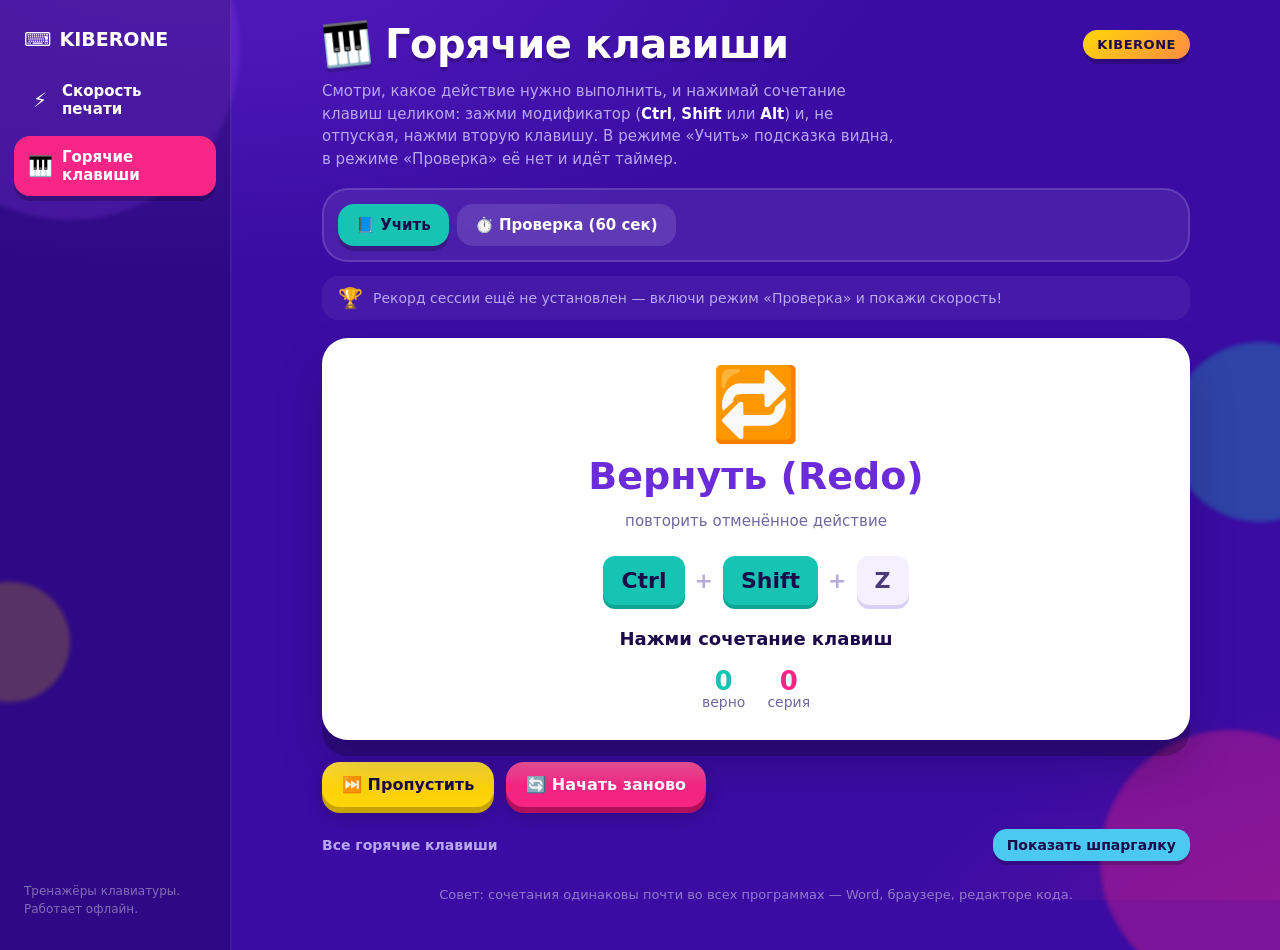
==== hotkeys.html @ 1d14d55c "1.3 Add styles and typing functionality for keyboard training application" ====
<!DOCTYPE html>
<html lang="ru">
<head>
<meta charset="utf-8">
<meta name="viewport" content="width=device-width, initial-scale=1, viewport-fit=cover">
<title>🎹 Горячие клавиши — KIBERONE</title>
<link rel="stylesheet" href="styles.css">
</head>
<body class="page-hotkeys">
<canvas id="confetti"></canvas>
<div class="blob b1"></div><div class="blob b2"></div><div class="blob b3"></div><div class="blob b4"></div>

<div class="app">
<aside class="side">
  <div class="side-brand"><span>⌨️</span> KIBERONE</div>
  <a class="nav-item" href="typing-trainer.html"><span class="ic">⚡</span> Скорость печати</a>
  <a class="nav-item active" href="hotkeys.html"><span class="ic">🎹</span> Горячие клавиши</a>
  <div class="side-foot">Тренажёры клавиатуры.<br>Работает офлайн.</div>
</aside>

<div class="wrap">
  <header>
    <h1><span class="kbd">🎹</span> Горячие клавиши</h1>
    <div class="brand">KIBERONE</div>
  </header>
  <p class="lead">Смотри, какое действие нужно выполнить, и нажимай сочетание клавиш целиком: зажми модификатор (<b>Ctrl</b>, <b>Shift</b> или <b>Alt</b>) и, не отпуская, нажми вторую клавишу. В режиме «Учить» подсказка видна, в режиме «Проверка» её нет и идёт таймер.</p>

  <div class="panel">
    <div class="modes" role="group" aria-label="Режим">
      <button class="mode teal" id="mLearn" aria-pressed="true">📘 Учить</button>
      <button class="mode orange" id="mTest" aria-pressed="false">⏱️ Проверка (60 сек)</button>
    </div>
    <div class="spacer"></div>
    <div class="clock hidden" id="clock"><b id="time">1:00</b><span>осталось</span></div>
  </div>

  <div class="record" id="recordLine"></div>

  <div class="stage" id="stage">
    <div class="live" id="live">
      <div class="task-emoji" id="taskEmoji">📋</div>
      <h2 class="task-name" id="taskName">Копировать</h2>
      <p class="task-desc" id="taskDesc">скопировать выделённое</p>
      <div class="caps" id="caps"></div>
      <div class="feedback" id="feedback">Нажми сочетание клавиш</div>
      <div class="counters">
        <div class="t"><b id="cCorrect">0</b><span>верно</span></div>
        <div class="p"><b id="cStreak">0</b><span>серия</span></div>
      </div>
    </div>

    <div class="results" id="results">
      <h2 id="resTitle">Готово!</h2>
      <p class="rank" id="rank"></p>
      <div class="scores">
        <div class="score t"><b id="rSpeed">0</b><span>сочетаний в минуту</span></div>
        <div class="score p"><b id="rAcc">0%</b><span>точность</span></div>
      </div>
      <p class="rec-note" id="recNote"></p>
    </div>
  </div>

  <div class="actions">
    <button class="btn yellow" id="skip">⏭️ Пропустить</button>
    <button class="btn pink" id="restart">🔄 Начать заново</button>
  </div>

  <div class="cheat">
    <div class="cheat-head">
      <span class="t">Все горячие клавиши</span>
      <button class="toggle blue" id="cheatToggle" aria-pressed="false">Показать шпаргалку</button>
    </div>
    <div class="cheat-grid" id="cheatGrid"></div>
  </div>

  <footer>Совет: сочетания одинаковы почти во всех программах — Word, браузере, редакторе кода.</footer>
</div>
</div>

<script src="common.js"></script>
<script src="hotkeys.js"></script>
</body>
</html>
---- styles.css ----
/* ========================================================================
   KIBERONE — тренажёры клавиатуры. Единый файл стилей для всех страниц.
   Общие компоненты — без префикса. Различия страниц заскоуплены классами
   body.page-typing и body.page-hotkeys (класс проставлен в <body>).

   Цвет кнопки задаётся классом-модификатором:
   .teal .pink .yellow .orange .violet .blue .ghost
   Он работает и для .btn, и для .toggle, и для .mode / .nav-item.
   ======================================================================== */


/* ---------- палитра ---------- */
:root{
    --violet:#6C2BD9;
    --deep:#3A0CA3;
    --teal:#17C3B2;
    --pink:#F72585;
    --yellow:#FFD60A;
    --orange:#FF8C42;
    --blue:#4CC9F0;
    --ink:#1B0A4A;
    --paper:#FFFFFF;
    --muted:#B9A7F0;
    --soft:#6E67A0;          /* приглушённый текст на белом */
    --lilac:#F4F0FF;         /* светлые плашки на белом */
    --radius:26px;
    --press:0 6px 0 rgba(0,0,0,.25);
  }


/* ---------- база ---------- */
*{box-sizing:border-box}
html,body{margin:0;padding:0}
body{
    min-height:100vh;
    background:
      radial-gradient(1200px 600px at 15% -10%, rgba(108,43,217,.55), transparent 60%),
      radial-gradient(900px 500px at 110% 110%, rgba(247,37,133,.22), transparent 60%),
      var(--deep);
    background-attachment:fixed;
    color:var(--paper);
    font-family:"Trebuchet MS","Segoe UI",Verdana,system-ui,sans-serif;
    overflow-x:hidden;
  }
button{font-family:inherit;cursor:pointer;border:none}
.spacer{flex:1 1 40px}
#confetti{position:fixed;inset:0;pointer-events:none;z-index:50}

/* декоративные круги */
.blob{position:fixed;border-radius:50%;filter:blur(2px);opacity:.5;z-index:0;pointer-events:none;animation:float 14s ease-in-out infinite}
.b1{width:340px;height:340px;background:var(--violet);top:-120px;left:-100px}
.b2{width:260px;height:260px;background:var(--pink);bottom:-90px;right:-80px;opacity:.35;animation-delay:-4s}
.b3{width:180px;height:180px;background:var(--teal);top:38%;right:-70px;opacity:.3;animation-delay:-8s}
.b4{width:120px;height:120px;background:var(--yellow);bottom:22%;left:-50px;opacity:.25;animation-delay:-11s}


/* ---------- раскладка и боковое меню ---------- */
.app{display:flex;align-items:flex-start;position:relative;z-index:1}
.side{
    position:sticky;top:0;align-self:stretch;
    width:232px;flex:0 0 232px;min-height:100vh;
    background:rgba(0,0,0,.18);
    border-right:2px solid rgba(255,255,255,.08);
    padding:22px 14px;display:flex;flex-direction:column;gap:6px;
  }
.side-brand{font-size:19px;font-weight:bold;padding:6px 10px 14px;display:flex;align-items:center;gap:8px}
.nav-item{
    display:flex;align-items:center;gap:10px;
    padding:12px 14px;border-radius:16px;
    color:#fff;text-decoration:none;font-weight:bold;font-size:15px;
    transition:background .15s ease, transform .1s ease;
  }
.nav-item:hover{background:rgba(255,255,255,.10);transform:translateX(2px)}
.nav-item:focus-visible{outline:3px solid var(--yellow);outline-offset:2px}
.nav-item .ic{font-size:20px;width:24px;text-align:center;flex:0 0 24px}
.nav-item.active{box-shadow:0 5px 0 rgba(0,0,0,.22)}
.page-typing .nav-item.active{background:var(--teal);color:var(--ink)}
.page-hotkeys .nav-item.active{background:var(--pink);color:#fff}
.side-foot{margin-top:auto;font-size:12px;color:rgba(255,255,255,.4);padding:10px;line-height:1.5}

.wrap{flex:1 1 auto;min-width:0;max-width:900px;margin:0 auto;padding:22px 16px 48px}

@media (max-width:860px) {
  .app{flex-direction:column;align-items:stretch}
  .side{
      position:static;width:auto;flex:none;min-height:0;
      flex-direction:row;overflow-x:auto;gap:8px;
      border-right:none;border-bottom:2px solid rgba(255,255,255,.08);
      padding:12px;
    }
  .side-brand, .side-foot{display:none}
  .nav-item{white-space:nowrap;padding:10px 14px}
  .nav-item:hover{transform:none}
}


/* ---------- шапка ---------- */
header{display:flex;flex-wrap:wrap;align-items:center;gap:12px;margin-bottom:18px}
.page-hotkeys header{margin-bottom:14px}
h1{
    font-size:clamp(24px,5vw,40px);
    margin:0;line-height:1.1;letter-spacing:-.5px;
    text-shadow:0 4px 0 rgba(0,0,0,.18);
  }
h1 .kbd{display:inline-block;transform:rotate(-6deg);transition:transform .3s ease}
h1:hover .kbd{transform:rotate(6deg) scale(1.1)}
.brand{
    margin-left:auto;
    background:linear-gradient(135deg,var(--yellow),var(--orange));color:var(--ink);
    font-weight:bold;font-size:13px;letter-spacing:.04em;
    padding:7px 14px;border-radius:999px;
    box-shadow:0 5px 0 rgba(0,0,0,.2);
  }
.lead{margin:0 0 18px;color:var(--muted);font-size:15px;line-height:1.5;max-width:60ch}
.lead b{color:#fff}


/* ---------- панель с переключателями и часами ---------- */
.panel{
    background:rgba(255,255,255,.08);
    border:2px solid rgba(255,255,255,.14);
    border-radius:var(--radius);
    padding:14px;
    display:flex;flex-wrap:wrap;gap:10px;align-items:center;
    margin-bottom:16px;
    backdrop-filter:blur(4px);
  }
.panel-title{font-size:14px;font-weight:bold;color:var(--muted);padding:0 6px}
.modes{display:flex;gap:8px;flex-wrap:wrap}
.clock{
    display:flex;align-items:baseline;gap:6px;
    background:var(--ink);border-radius:16px;padding:8px 16px;
    box-shadow:inset 0 0 0 2px rgba(255,255,255,.12);
  }
.clock.hidden{display:none}
.clock b{font-size:26px;font-variant-numeric:tabular-nums;color:var(--yellow)}
.clock.low b{color:var(--pink);animation:pulse .5s ease-in-out infinite alternate}
.clock span{font-size:13px;color:var(--muted)}


/* ---------- кнопки ----------
   .btn    — крупные «объёмные» кнопки действий
   .mode   — переключатель режима (цвет включается, когда aria-pressed="true")
   .toggle — маленькие кнопки «показать / скрыть» */
.btn{
    --c:var(--teal); --fg:var(--ink); --edge:#0E8C80;
    display:inline-flex;align-items:center;gap:8px;
    border-radius:18px;padding:13px 20px;font-size:16px;font-weight:bold;
    background:linear-gradient(180deg, rgba(255,255,255,.22), rgba(255,255,255,0) 55%), var(--c);
    color:var(--fg);
    box-shadow:0 6px 0 var(--edge), 0 10px 18px rgba(0,0,0,.18);
    transition:transform .1s ease, box-shadow .1s ease, filter .15s ease;
  }
.btn:hover{transform:translateY(-2px);filter:brightness(1.07);box-shadow:0 8px 0 var(--edge), 0 14px 22px rgba(0,0,0,.22)}
.btn:active{transform:translateY(4px);box-shadow:0 2px 0 var(--edge), 0 4px 8px rgba(0,0,0,.18)}

.mode{
    --c:var(--teal); --fg:var(--ink);
    background:rgba(255,255,255,.12);color:#fff;
    border:2px solid transparent;
    border-radius:16px;padding:10px 16px;font-size:15px;font-weight:bold;
    transition:transform .12s ease, background .2s ease, border-color .2s ease;
  }
.mode:hover{transform:translateY(-2px);border-color:var(--c)}
.mode[aria-pressed="true"]{background:var(--c);color:var(--fg);box-shadow:0 5px 0 rgba(0,0,0,.22)}

.toggle{
    --c:var(--violet); --fg:#fff;
    margin-left:auto;
    background:var(--c);color:var(--fg);
    border-radius:14px;padding:8px 14px;font-size:14px;font-weight:bold;
    box-shadow:0 4px 0 rgba(0,0,0,.18);
    transition:transform .1s ease, filter .15s ease;
  }
.toggle:hover{filter:brightness(1.08);transform:translateY(-1px)}
.toggle:active{transform:translateY(3px);box-shadow:0 1px 0 rgba(0,0,0,.18)}
.toggle[aria-pressed="true"]{box-shadow:inset 0 0 0 3px rgba(255,255,255,.55), 0 4px 0 rgba(0,0,0,.18)}

/* цвета-модификаторы */
.teal  {--c:var(--teal);   --fg:var(--ink); --edge:#0E8C80}
.pink  {--c:var(--pink);   --fg:#fff;       --edge:#B0105C}
.yellow{--c:var(--yellow); --fg:var(--ink); --edge:#C9A500}
.orange{--c:var(--orange); --fg:var(--ink); --edge:#C9601E}
.violet{--c:var(--violet); --fg:#fff;       --edge:#43158F}
.blue  {--c:var(--blue);   --fg:var(--ink); --edge:#1E95BA}
.btn.ghost{
    background:rgba(255,255,255,.14);color:#fff;
    box-shadow:none;border:2px solid rgba(255,255,255,.25);
  }

.btn:focus-visible, .mode:focus-visible, .toggle:focus-visible, label.btn:focus-within{
    outline:3px solid var(--yellow);outline-offset:3px;
  }
.actions{display:flex;flex-wrap:wrap;gap:12px;margin-top:22px}


/* ---------- белая карточка задания ---------- */
.stage{
    position:relative;
    background:var(--paper);color:var(--ink);
    border-radius:var(--radius);
    padding:26px 22px;
    box-shadow:0 16px 0 rgba(0,0,0,.22), 0 24px 48px rgba(0,0,0,.18);
    min-height:230px;
  }
.shake{animation:shake .18s}


/* ---------- строка рекорда сессии ---------- */
.record{
    margin:-4px 0 16px;font-size:14px;color:var(--muted);
    background:rgba(255,255,255,.06);border-radius:14px;padding:11px 15px;
    display:flex;align-items:center;gap:8px;flex-wrap:wrap;
  }
.record b{color:var(--yellow);font-variant-numeric:tabular-nums}


/* ---------- результаты ---------- */
.results{display:none;text-align:center}
.results.show{animation:rise .4s ease}
.results.burst h2{animation:burst .55s cubic-bezier(.2,1.4,.4,1)}
.results h2{margin:0 0 4px;font-size:clamp(22px,4vw,30px);color:var(--violet)}
.results .rank{margin:0 0 18px;color:var(--soft);font-size:15px;line-height:1.45}
.scores{display:flex;flex-wrap:wrap;gap:14px;justify-content:center;width:100%}
.score{
    flex:1 1 150px;min-width:140px;
    background:var(--lilac);border-radius:22px;padding:18px 12px;
    border-bottom:5px solid #E2D8FF;
    animation:rise .45s ease both;
  }
.score:nth-child(2){animation-delay:.08s}
.score:nth-child(3){animation-delay:.16s}
.score b{display:block;font-size:clamp(34px,7vw,46px);line-height:1;color:var(--violet);font-variant-numeric:tabular-nums}
.score span{display:block;margin-top:6px;font-size:13px;color:var(--soft)}
.score.t b{color:var(--teal)}
.score.p b{color:var(--pink)}
.rec-note{margin:14px 0 0;font-weight:bold;color:var(--pink);font-size:16px;min-height:1.2em}

footer{margin-top:26px;font-size:13px;color:rgba(255,255,255,.45);text-align:center}
.pop{animation:pop .28s ease}


/* ---------- анимации ---------- */
@keyframes glow{
    0%,100%{box-shadow:0 0 0 3px rgba(255,214,10,.45)}
    50%{box-shadow:0 0 0 6px rgba(255,214,10,.18)}
  }
@keyframes rise{from{opacity:0;transform:translateY(18px)}to{opacity:1;transform:translateY(0)}}
@keyframes burst{0%{transform:scale(.4);opacity:0}55%{transform:scale(1.18)}100%{transform:scale(1);opacity:1}}
@keyframes shake{25%{transform:translateX(-4px)}75%{transform:translateX(4px)}}
@keyframes pop{0%{transform:scale(1)}45%{transform:scale(1.35)}100%{transform:scale(1)}}
@keyframes flok{0%{background:#fff}40%{background:#DBFFF5}100%{background:#fff}}
@keyframes pulse{from{opacity:1}to{opacity:.55}}
@keyframes float{0%,100%{transform:translate(0,0)}50%{transform:translate(14px,-18px)}}


/* ========================================================================
   Страница «Скорость печати»
   ======================================================================== */

/* полоса оставшегося времени */
.page-typing .bar{height:10px;border-radius:999px;background:rgba(0,0,0,.3);overflow:hidden;margin-bottom:16px}
.page-typing .bar i{display:block;height:100%;width:100%;background:linear-gradient(90deg,var(--teal),var(--blue),var(--yellow));transition:width .25s linear}
.page-typing .bar.low i{background:linear-gradient(90deg,var(--pink),var(--orange),var(--yellow))}

/* текст для набора */
.page-typing .text{
    font-family:"Courier New",Consolas,"DejaVu Sans Mono",monospace;
    font-size:clamp(19px,2.6vw,25px);
    line-height:1.85;
    letter-spacing:.4px;
    white-space:pre-wrap;word-break:break-word;
    max-height:44vh;overflow-y:auto;
    padding-right:6px;
  }
.page-typing .text span{border-radius:5px;padding:1px 0}
.page-typing .text .done{color:var(--teal)}
.page-typing .text .todo{color:#8C86A8}
.page-typing .text .cur{background:var(--yellow);color:var(--ink);box-shadow:0 0 0 3px rgba(255,214,10,.45);border-radius:5px;animation:glow 1.3s ease-in-out infinite}
.page-typing .text .cur.wrong{background:var(--pink);color:#fff;box-shadow:0 0 0 3px rgba(247,37,133,.35);animation:none}
.page-typing .text .cur.space, .page-typing .text .done.space{border-bottom:3px solid currentColor}

.page-typing .capture{position:absolute;opacity:0;width:1px;height:1px;left:-9999px}
.page-typing .hint{margin-top:16px;font-size:14px;color:var(--soft);display:flex;flex-wrap:wrap;gap:8px;align-items:center}
.page-typing .hint kbd{background:#EEE9FF;border-radius:6px;padding:2px 7px;font-family:inherit;font-weight:bold;color:var(--violet)}

/* заставка «Нажми сюда» поверх карточки */
.page-typing .tapme{
    position:absolute;inset:0;border-radius:var(--radius);
    background:rgba(255,255,255,.86);backdrop-filter:blur(2px);
    display:flex;flex-direction:column;align-items:center;justify-content:center;gap:10px;
    color:var(--violet);font-weight:bold;font-size:18px;text-align:center;padding:20px;
    cursor:text;
  }
.page-typing .tapme small{font-weight:normal;color:var(--soft);font-size:14px;max-width:36ch}
.page-typing .tapme.hidden{display:none}

/* загрузка своих текстов */
.page-typing .filerow{margin-top:16px;display:flex;flex-wrap:wrap;gap:10px;align-items:center;font-size:14px;color:var(--muted)}
.page-typing label.btn{cursor:pointer}
.page-typing input[type=file]{display:none}

/* результаты */
.page-typing .results{padding:8px 0 4px}
.page-typing .results.show{display:block}
.page-typing .stage.finished .text, .page-typing .stage.finished .hint{display:none}

/* всплывающие сообщения: плашка внизу экрана, НЕ перекрывает набираемый текст */
.page-typing .toast{
    position:fixed;bottom:24px;left:50%;transform:translateX(-50%) translateY(14px);
    background:var(--violet);color:#fff;font-weight:bold;font-size:16px;
    padding:11px 22px;border-radius:999px;box-shadow:0 10px 26px rgba(0,0,0,.35);
    opacity:0;pointer-events:none;transition:opacity .25s ease, transform .25s ease;
    z-index:60;white-space:nowrap;max-width:92vw;overflow:hidden;text-overflow:ellipsis;
  }
.page-typing .toast.show{opacity:1;transform:translateX(-50%) translateY(0)}
.page-typing .toast.teal{background:var(--teal);color:var(--ink)}
.page-typing .toast.pink{background:var(--pink);color:#fff}
.page-typing .toast.yellow{background:var(--yellow);color:var(--ink)}

/* серия без ошибок */
.page-typing .streak{margin-top:14px;font-size:14px;color:var(--soft);display:flex;align-items:center;gap:8px}
.page-typing .streak b{color:var(--pink);font-variant-numeric:tabular-nums;font-size:16px}
.page-typing .streak.hot b{color:var(--violet)}
.page-typing .streak.hot::after{content:"🔥"}

/* схема клавиатуры */
.page-typing .kbwrap{margin-top:18px;border-top:2px dashed #E5DEFA;padding-top:14px}
.page-typing .kbhead{display:flex;align-items:center;gap:10px;flex-wrap:wrap;margin-bottom:10px}
.page-typing .kbhead .kbtitle{font-size:14px;color:var(--soft);font-weight:bold}
.page-typing .keyboard{display:none;user-select:none}
.page-typing .keyboard.show{display:block;animation:rise .25s ease}
.page-typing .krow{display:flex;gap:5px;justify-content:center;margin-bottom:5px}
.page-typing .key{
    flex:1 1 0;min-width:0;
    background:var(--lilac);color:#5B4B8A;
    border-radius:9px;padding:9px 2px;text-align:center;
    font-size:clamp(11px,1.7vw,15px);font-weight:bold;
    box-shadow:0 2px 0 #DAD0F5;transition:background .12s ease, transform .08s ease, color .12s ease;
  }
.page-typing .key.wide{flex:2 1 0}
.page-typing .key.space{flex:6 1 0}
/* подсветка нужной клавиши, цвет по руке */
.page-typing .key.hl{transform:translateY(1px);box-shadow:0 1px 0 rgba(0,0,0,.2)}
.page-typing .key.hl.left{background:var(--teal);color:var(--ink)}
.page-typing .key.hl.right{background:var(--pink);color:#fff}
.page-typing .key.hl.thumb{background:var(--yellow);color:var(--ink)}
.page-typing .kbhint{margin-top:8px;font-size:12px;color:#8C86A8;display:flex;gap:14px;flex-wrap:wrap}
.page-typing .kbhint span{display:inline-flex;align-items:center;gap:5px}
.page-typing .kbdot{width:12px;height:12px;border-radius:4px;display:inline-block}
.page-typing .kbdot.l{background:var(--teal)}
.page-typing .kbdot.r{background:var(--pink)}
.page-typing .kbdot.t{background:var(--yellow)}

@media (max-width:520px) {
  .page-typing .key{padding:7px 1px;border-radius:7px}
}


/* ========================================================================
   Страница «Горячие клавиши»
   ======================================================================== */

/* строка рекорда: по умолчанию спокойная, с рекордом — яркая крупная плашка */
.page-hotkeys .record{margin:-2px 0 18px;border-radius:16px;padding:12px 16px;gap:10px}
.page-hotkeys .record .rec-cup{font-size:20px;line-height:1}
.page-hotkeys .record .rec-empty{color:var(--muted)}
.page-hotkeys .record.has{
    background:linear-gradient(90deg, rgba(255,214,10,.22), rgba(247,37,133,.18));
    border:2px solid rgba(255,214,10,.55);
    box-shadow:0 6px 0 rgba(0,0,0,.18);
    padding:16px 20px;gap:14px;
  }
.page-hotkeys .record.has .rec-cup{font-size:34px}
.page-hotkeys .record.has .rec-label{font-size:13px;text-transform:uppercase;letter-spacing:.08em;color:var(--muted);font-weight:bold}
.page-hotkeys .record.has .rec-main{font-size:clamp(22px,4vw,30px);font-weight:bold;color:#fff;line-height:1}
.page-hotkeys .record.has .rec-main b{font-size:1.15em}
.page-hotkeys .record.has .rec-sub{margin-left:auto;background:rgba(0,0,0,.25);border-radius:999px;
    padding:6px 14px;font-size:14px;font-weight:bold;color:#fff}
@media (max-width:520px) {
  .page-hotkeys .record.has .rec-sub{margin-left:0}
}

/* карточка задания */
.page-hotkeys .stage{
    padding:30px 22px;min-height:300px;text-align:center;
    display:flex;flex-direction:column;align-items:center;justify-content:center;gap:14px;
  }
.page-hotkeys .stage.flash-ok{animation:flok .3s}
.page-hotkeys .live{display:flex;flex-direction:column;align-items:center;gap:14px}
.page-hotkeys .stage.finished .live{display:none}
.page-hotkeys .task-emoji{font-size:clamp(46px,10vw,72px);line-height:1}
.page-hotkeys .task-name{font-size:clamp(26px,5vw,38px);font-weight:bold;color:var(--violet);margin:0}
.page-hotkeys .task-desc{font-size:15px;color:var(--soft);margin:0}

/* клавиши сочетания */
.page-hotkeys .caps{display:flex;gap:10px;align-items:center;justify-content:center;flex-wrap:wrap;margin-top:6px;min-height:60px}
.page-hotkeys .caps.dim{opacity:.15;filter:grayscale(1)}
.page-hotkeys .cap{background:var(--lilac);color:#4B3B7A;border-radius:12px;padding:12px 18px;font-size:clamp(16px,3vw,22px);
    font-weight:bold;box-shadow:0 4px 0 #DAD0F5;min-width:52px}
.page-hotkeys .cap.mod{background:var(--teal);color:var(--ink);box-shadow:0 4px 0 #0FA595}
.page-hotkeys .caps .plus{font-size:22px;color:#B7ACD8;font-weight:bold}
.page-hotkeys .caps-hidden{color:#B7ACD8;font-size:15px}

.page-hotkeys .feedback{font-size:18px;font-weight:bold;min-height:26px;margin-top:4px}
.page-hotkeys .feedback.ok{color:var(--teal)}
.page-hotkeys .feedback.bad{color:var(--pink)}
.page-hotkeys .counters{display:flex;gap:22px;justify-content:center;color:var(--soft);font-size:14px;flex-wrap:wrap}
.page-hotkeys .counters b{display:block;font-size:26px;color:var(--violet);font-variant-numeric:tabular-nums;line-height:1}
.page-hotkeys .counters .t b{color:var(--teal)}
.page-hotkeys .counters .p b{color:var(--pink)}

/* результаты */
.page-hotkeys .results.show{display:flex;flex-direction:column;gap:6px;align-items:center;width:100%}
.page-hotkeys .results h2{margin:0}
.page-hotkeys .results .rank{margin:2px 0 12px}
.page-hotkeys .score{flex:1 1 130px;min-width:120px;padding:16px 12px}
.page-hotkeys .score b{font-size:clamp(30px,7vw,42px)}
.page-hotkeys .rec-note{margin:12px 0 0}

/* шпаргалка */
.page-hotkeys .cheat{margin-top:22px}
.page-hotkeys .cheat-head{display:flex;align-items:center;gap:10px;margin-bottom:10px}
.page-hotkeys .cheat-head .t{font-size:14px;color:var(--muted);font-weight:bold}
.page-hotkeys .cheat-grid{display:none;grid-template-columns:repeat(auto-fill,minmax(200px,1fr));gap:8px}
.page-hotkeys .cheat-grid.show{display:grid;animation:rise .25s ease}
.page-hotkeys .cheat-item{background:rgba(255,255,255,.07);border:2px solid transparent;border-radius:14px;padding:10px 12px;
    display:flex;align-items:center;gap:10px;transition:border-color .15s ease, background .15s ease}
.page-hotkeys .cheat-item:hover{background:rgba(255,255,255,.11);border-color:rgba(76,201,240,.5)}
.page-hotkeys .cheat-item .ce{font-size:22px}
.page-hotkeys .cheat-item .cn{font-weight:bold;font-size:14px}
.page-hotkeys .cheat-item .ck{font-size:12px;color:var(--muted);margin-top:2px}
.page-hotkeys .cheat-item .star{color:var(--yellow)}


/* ---------- меньше движения, если так настроена система ---------- */
@media (prefers-reduced-motion: reduce) {
  .blob, .shake, .pop, .clock.low b,
  .results.show, .results.burst h2, .score,
  .page-typing .text .cur, .page-typing .keyboard.show,
  .page-hotkeys .stage.flash-ok, .page-hotkeys .cheat-grid.show{animation:none}
  .btn:hover, .btn:active, .mode:hover, .toggle:hover, .toggle:active,
  .nav-item:hover{transform:none}
  h1:hover .kbd{transform:rotate(-6deg)}
}
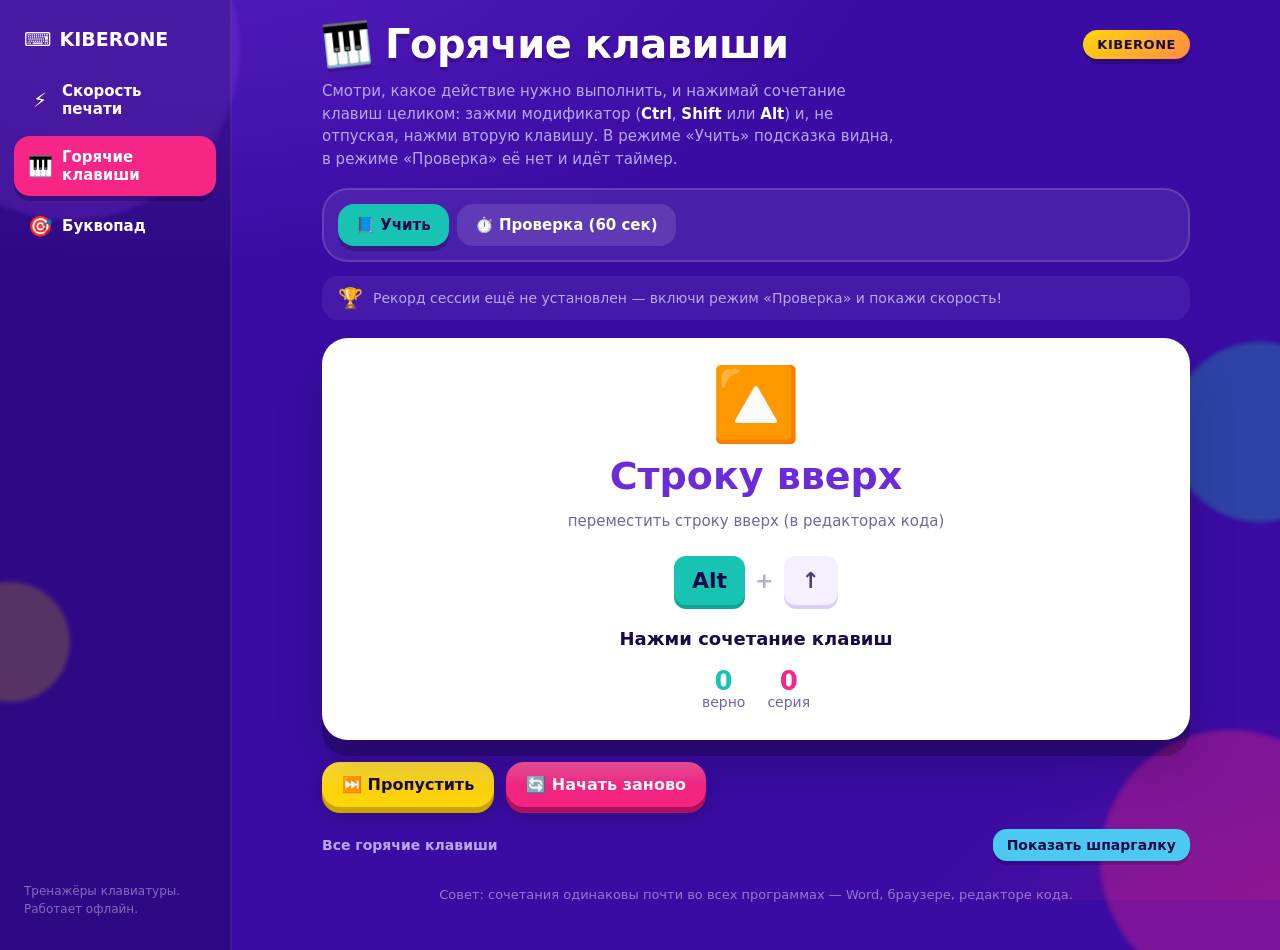
==== commit 8bb919a3: "2.0 new style, new gamemode, bugfix" ====
--- a/hotkeys.html
+++ b/hotkeys.html
@@ -15,6 +15,7 @@
   <div class="side-brand"><span>⌨️</span> KIBERONE</div>
   <a class="nav-item" href="typing-trainer.html"><span class="ic">⚡</span> Скорость печати</a>
   <a class="nav-item active" href="hotkeys.html"><span class="ic">🎹</span> Горячие клавиши</a>
+  <a class="nav-item" href="game.html"><span class="ic">🎯</span> Буквопад</a>
   <div class="side-foot">Тренажёры клавиатуры.<br>Работает офлайн.</div>
 </aside>
 
--- a/styles.css
+++ b/styles.css
@@ -1,7 +1,7 @@
 /* ========================================================================
    KIBERONE — тренажёры клавиатуры. Единый файл стилей для всех страниц.
    Общие компоненты — без префикса. Различия страниц заскоуплены классами
-   body.page-typing и body.page-hotkeys (класс проставлен в <body>).
+   body.page-typing, body.page-hotkeys и body.page-game (класс проставлен в <body>).
 
    Цвет кнопки задаётся классом-модификатором:
    .teal .pink .yellow .orange .violet .blue .ghost
@@ -76,6 +76,7 @@
 .nav-item.active{box-shadow:0 5px 0 rgba(0,0,0,.22)}
 .page-typing .nav-item.active{background:var(--teal);color:var(--ink)}
 .page-hotkeys .nav-item.active{background:var(--pink);color:#fff}
+.page-game .nav-item.active{background:var(--orange);color:var(--ink)}
 .side-foot{margin-top:auto;font-size:12px;color:rgba(255,255,255,.4);padding:10px;line-height:1.5}
 
 .wrap{flex:1 1 auto;min-width:0;max-width:900px;margin:0 auto;padding:22px 16px 48px}
@@ -236,6 +237,35 @@
 .score.p b{color:var(--pink)}
 .rec-note{margin:14px 0 0;font-weight:bold;color:var(--pink);font-size:16px;min-height:1.2em}
 
+/* ---------- схема клавиатуры (печать и игра) ---------- */
+.keyboard{display:none;user-select:none}
+.keyboard.show{display:block;animation:rise .25s ease}
+.krow{display:flex;gap:5px;justify-content:center;margin-bottom:5px}
+.key{
+    flex:1 1 0;min-width:0;
+    background:var(--lilac);color:#5B4B8A;
+    border-radius:9px;padding:9px 2px;text-align:center;
+    font-size:clamp(11px,1.7vw,15px);font-weight:bold;
+    box-shadow:0 2px 0 #DAD0F5;transition:background .12s ease, transform .08s ease, color .12s ease;
+  }
+.key.wide{flex:2 1 0}
+.key.space{flex:6 1 0}
+/* подсветка нужной клавиши, цвет по руке */
+.key.hl{transform:translateY(1px);box-shadow:0 1px 0 rgba(0,0,0,.2)}
+.key.hl.left{background:var(--teal);color:var(--ink)}
+.key.hl.right{background:var(--pink);color:#fff}
+.key.hl.thumb{background:var(--yellow);color:var(--ink)}
+.kbhint{margin-top:8px;font-size:12px;color:#8C86A8;display:flex;gap:14px;flex-wrap:wrap}
+.kbhint span{display:inline-flex;align-items:center;gap:5px}
+.kbdot{width:12px;height:12px;border-radius:4px;display:inline-block}
+.kbdot.l{background:var(--teal)}
+.kbdot.r{background:var(--pink)}
+.kbdot.t{background:var(--yellow)}
+
+@media (max-width:520px) {
+  .key{padding:7px 1px;border-radius:7px}
+}
+
 footer{margin-top:26px;font-size:13px;color:rgba(255,255,255,.45);text-align:center}
 .pop{animation:pop .28s ease}
 
@@ -328,33 +358,6 @@
 .page-typing .kbwrap{margin-top:18px;border-top:2px dashed #E5DEFA;padding-top:14px}
 .page-typing .kbhead{display:flex;align-items:center;gap:10px;flex-wrap:wrap;margin-bottom:10px}
 .page-typing .kbhead .kbtitle{font-size:14px;color:var(--soft);font-weight:bold}
-.page-typing .keyboard{display:none;user-select:none}
-.page-typing .keyboard.show{display:block;animation:rise .25s ease}
-.page-typing .krow{display:flex;gap:5px;justify-content:center;margin-bottom:5px}
-.page-typing .key{
-    flex:1 1 0;min-width:0;
-    background:var(--lilac);color:#5B4B8A;
-    border-radius:9px;padding:9px 2px;text-align:center;
-    font-size:clamp(11px,1.7vw,15px);font-weight:bold;
-    box-shadow:0 2px 0 #DAD0F5;transition:background .12s ease, transform .08s ease, color .12s ease;
-  }
-.page-typing .key.wide{flex:2 1 0}
-.page-typing .key.space{flex:6 1 0}
-/* подсветка нужной клавиши, цвет по руке */
-.page-typing .key.hl{transform:translateY(1px);box-shadow:0 1px 0 rgba(0,0,0,.2)}
-.page-typing .key.hl.left{background:var(--teal);color:var(--ink)}
-.page-typing .key.hl.right{background:var(--pink);color:#fff}
-.page-typing .key.hl.thumb{background:var(--yellow);color:var(--ink)}
-.page-typing .kbhint{margin-top:8px;font-size:12px;color:#8C86A8;display:flex;gap:14px;flex-wrap:wrap}
-.page-typing .kbhint span{display:inline-flex;align-items:center;gap:5px}
-.page-typing .kbdot{width:12px;height:12px;border-radius:4px;display:inline-block}
-.page-typing .kbdot.l{background:var(--teal)}
-.page-typing .kbdot.r{background:var(--pink)}
-.page-typing .kbdot.t{background:var(--yellow)}
-
-@media (max-width:520px) {
-  .page-typing .key{padding:7px 1px;border-radius:7px}
-}
 
 
 /* ========================================================================
@@ -433,12 +436,101 @@
 .page-hotkeys .cheat-item .star{color:var(--yellow)}
 
 
+/* ========================================================================
+   Страница «Буквопад» (игра)
+   ======================================================================== */
+
+/* «Как играть»: свёрнуто, чтобы поле помещалось на экран */
+.page-game .howto{margin:0 0 14px;background:rgba(255,255,255,.06);border-radius:14px;color:var(--muted);font-size:15px}
+.page-game .howto summary{cursor:pointer;padding:10px 15px;font-weight:bold;color:#fff;list-style:none;user-select:none}
+.page-game .howto summary::-webkit-details-marker{display:none}
+.page-game .howto summary::after{content:" ▾";color:var(--muted)}
+.page-game .howto[open] summary::after{content:" ▴"}
+.page-game .howto summary:focus-visible{outline:3px solid var(--yellow);outline-offset:2px;border-radius:14px}
+.page-game .howto ul{margin:0;padding:0 18px 12px 36px;line-height:1.55}
+.page-game .howto b{color:#fff}
+
+/* верхняя панель: сложность, счёт, жизни, время, пауза */
+.page-game .panel{padding:10px 12px;margin-bottom:12px}
+.page-game .hud{display:flex;align-items:center;gap:10px;margin-left:auto}   /* счёт, жизни, время и пауза переносятся вместе */
+.page-game .stats{display:flex;gap:16px;font-size:12px;color:var(--muted);text-align:center}
+.page-game .stats b{display:block;font-size:22px;line-height:1;font-variant-numeric:tabular-nums}
+.page-game .stats .t b{color:var(--teal)}
+.page-game .stats .p b{color:var(--pink)}
+.page-game .lives{display:flex;gap:3px;font-size:22px;line-height:1}
+.page-game .lives span{transition:opacity .2s ease, filter .2s ease}
+.page-game .lives span.lost{opacity:.25;filter:grayscale(1)}
+.page-game .toggle{margin-left:0;font-size:18px;padding:8px 12px}
+.page-game .clock{padding:8px 14px}
+.page-game .clock span{display:none}   /* в игре без подписи «осталось», чтобы панель уместилась в строку */
+.page-game .toggle:disabled{opacity:.45;cursor:default;filter:none;transform:none}
+.page-game .record{margin:0 0 12px;padding:8px 14px}
+
+/* игровое поле: высота подстраивается под окно, чтобы всё помещалось без прокрутки */
+.page-game .stage{padding:0;overflow:hidden;min-height:0}
+.page-game .field{position:relative;overflow:hidden;
+    height:clamp(260px, calc(100vh - 330px), 560px);
+    background:linear-gradient(180deg,#fff 0%,#fff 82%,#FFE3EF 100%)}
+.page-game .stage.with-hint .field{height:clamp(220px, calc(100vh - 470px), 460px)}
+.page-game .field::after{content:"";position:absolute;left:0;right:0;bottom:0;height:4px;background:var(--pink);opacity:.5}
+.page-game .letter{
+    position:absolute;top:0;width:58px;height:58px;margin-left:-29px;
+    display:flex;align-items:center;justify-content:center;
+    background:var(--lilac);color:var(--violet);border-radius:16px;
+    font-size:30px;font-weight:bold;box-shadow:0 4px 0 #DAD0F5;
+    will-change:transform;
+  }
+.page-game .letter.low{background:var(--yellow);color:var(--ink);box-shadow:0 4px 0 #C9A500}
+.page-game .letter.hit{background:var(--teal);color:var(--ink);box-shadow:none;animation:hit .25s ease forwards}
+.page-game .letter.miss{background:var(--pink);color:#fff;box-shadow:none;animation:miss .35s ease forwards}
+.page-game .field.shake{animation:shake .18s}
+
+/* заставка поверх поля: старт, отсчёт, пауза */
+.page-game .overlay{
+    position:absolute;inset:0;z-index:2;
+    background:rgba(255,255,255,.92);
+    display:flex;flex-direction:column;align-items:center;justify-content:center;gap:10px;
+    color:var(--violet);font-weight:bold;font-size:20px;text-align:center;padding:16px;
+    cursor:pointer;
+  }
+.page-game .overlay.hidden{display:none}
+.page-game .overlay small{font-weight:normal;color:var(--soft);font-size:14px;max-width:44ch;line-height:1.45}
+.page-game .overlay .big{font-size:56px;line-height:1;color:var(--orange)}
+.page-game .overlay .btn{margin-top:6px}
+.page-game .overlay .btn[hidden]{display:none}
+
+/* подсказка-клавиатура (только в лёгком режиме): компактная, без ряда с пробелом */
+.page-game .kbwrap{padding:10px 16px 10px;border-top:2px dashed #E5DEFA}
+.page-game .kbwrap[hidden]{display:none}
+.page-game .keyboard{max-width:620px;margin:0 auto}
+.page-game .krow{gap:4px;margin-bottom:4px}
+.page-game .krow:last-child{display:none}
+.page-game .key{padding:6px 2px;font-size:13px;border-radius:7px;transition:none}   /* подсветка без задержки */
+.page-game .kbhint{justify-content:center;margin-top:4px}
+
+/* результаты */
+.page-game .results{padding:22px 22px}
+.page-game .results.show{display:block}
+.page-game .results .actions{justify-content:center;margin-top:16px}
+.page-game .stage.finished .field, .page-game .stage.finished .kbwrap{display:none}
+
+@media (max-width:860px) {
+  .page-game .field{height:clamp(260px, calc(100vh - 400px), 520px)}
+  .page-game .stage.with-hint .field{height:clamp(220px, calc(100vh - 540px), 420px)}
+}
+
+@keyframes hit{to{transform:var(--at) scale(1.5);opacity:0}}
+@keyframes miss{to{opacity:0}}
+
+
 /* ---------- меньше движения, если так настроена система ---------- */
 @media (prefers-reduced-motion: reduce) {
   .blob, .shake, .pop, .clock.low b,
   .results.show, .results.burst h2, .score,
-  .page-typing .text .cur, .page-typing .keyboard.show,
-  .page-hotkeys .stage.flash-ok, .page-hotkeys .cheat-grid.show{animation:none}
+  .page-typing .text .cur, .keyboard.show,
+  .page-hotkeys .stage.flash-ok, .page-hotkeys .cheat-grid.show,
+  .page-game .field.shake{animation:none}
+  .page-game .letter.hit, .page-game .letter.miss{animation:none;opacity:0}
   .btn:hover, .btn:active, .mode:hover, .toggle:hover, .toggle:active,
   .nav-item:hover{transform:none}
   h1:hover .kbd{transform:rotate(-6deg)}
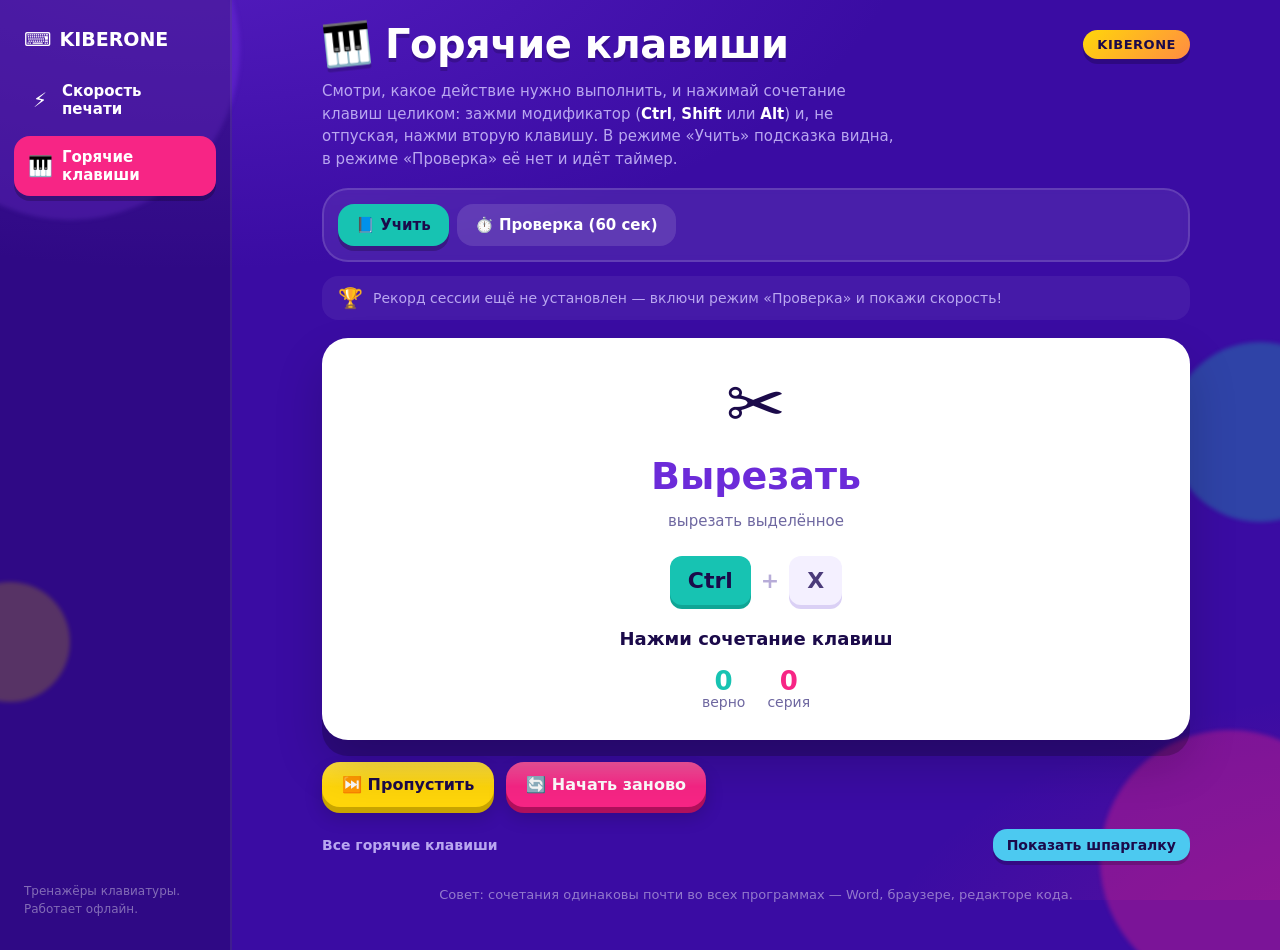
==== commit 61355bcc: "1.3 Add styles and typing functionality for keyboard training application" ====
--- a/hotkeys.html
+++ b/hotkeys.html
@@ -15,7 +15,6 @@
   <div class="side-brand"><span>⌨️</span> KIBERONE</div>
   <a class="nav-item" href="typing-trainer.html"><span class="ic">⚡</span> Скорость печати</a>
   <a class="nav-item active" href="hotkeys.html"><span class="ic">🎹</span> Горячие клавиши</a>
-  <a class="nav-item" href="game.html"><span class="ic">🎯</span> Буквопад</a>
   <div class="side-foot">Тренажёры клавиатуры.<br>Работает офлайн.</div>
 </aside>
 
--- a/styles.css
+++ b/styles.css
@@ -1,7 +1,7 @@
 /* ========================================================================
    KIBERONE — тренажёры клавиатуры. Единый файл стилей для всех страниц.
    Общие компоненты — без префикса. Различия страниц заскоуплены классами
-   body.page-typing, body.page-hotkeys и body.page-game (класс проставлен в <body>).
+   body.page-typing и body.page-hotkeys (класс проставлен в <body>).
 
    Цвет кнопки задаётся классом-модификатором:
    .teal .pink .yellow .orange .violet .blue .ghost
@@ -76,7 +76,6 @@
 .nav-item.active{box-shadow:0 5px 0 rgba(0,0,0,.22)}
 .page-typing .nav-item.active{background:var(--teal);color:var(--ink)}
 .page-hotkeys .nav-item.active{background:var(--pink);color:#fff}
-.page-game .nav-item.active{background:var(--orange);color:var(--ink)}
 .side-foot{margin-top:auto;font-size:12px;color:rgba(255,255,255,.4);padding:10px;line-height:1.5}
 
 .wrap{flex:1 1 auto;min-width:0;max-width:900px;margin:0 auto;padding:22px 16px 48px}
@@ -237,35 +236,6 @@
 .score.p b{color:var(--pink)}
 .rec-note{margin:14px 0 0;font-weight:bold;color:var(--pink);font-size:16px;min-height:1.2em}
 
-/* ---------- схема клавиатуры (печать и игра) ---------- */
-.keyboard{display:none;user-select:none}
-.keyboard.show{display:block;animation:rise .25s ease}
-.krow{display:flex;gap:5px;justify-content:center;margin-bottom:5px}
-.key{
-    flex:1 1 0;min-width:0;
-    background:var(--lilac);color:#5B4B8A;
-    border-radius:9px;padding:9px 2px;text-align:center;
-    font-size:clamp(11px,1.7vw,15px);font-weight:bold;
-    box-shadow:0 2px 0 #DAD0F5;transition:background .12s ease, transform .08s ease, color .12s ease;
-  }
-.key.wide{flex:2 1 0}
-.key.space{flex:6 1 0}
-/* подсветка нужной клавиши, цвет по руке */
-.key.hl{transform:translateY(1px);box-shadow:0 1px 0 rgba(0,0,0,.2)}
-.key.hl.left{background:var(--teal);color:var(--ink)}
-.key.hl.right{background:var(--pink);color:#fff}
-.key.hl.thumb{background:var(--yellow);color:var(--ink)}
-.kbhint{margin-top:8px;font-size:12px;color:#8C86A8;display:flex;gap:14px;flex-wrap:wrap}
-.kbhint span{display:inline-flex;align-items:center;gap:5px}
-.kbdot{width:12px;height:12px;border-radius:4px;display:inline-block}
-.kbdot.l{background:var(--teal)}
-.kbdot.r{background:var(--pink)}
-.kbdot.t{background:var(--yellow)}
-
-@media (max-width:520px) {
-  .key{padding:7px 1px;border-radius:7px}
-}
-
 footer{margin-top:26px;font-size:13px;color:rgba(255,255,255,.45);text-align:center}
 .pop{animation:pop .28s ease}
 
@@ -358,6 +328,33 @@
 .page-typing .kbwrap{margin-top:18px;border-top:2px dashed #E5DEFA;padding-top:14px}
 .page-typing .kbhead{display:flex;align-items:center;gap:10px;flex-wrap:wrap;margin-bottom:10px}
 .page-typing .kbhead .kbtitle{font-size:14px;color:var(--soft);font-weight:bold}
+.page-typing .keyboard{display:none;user-select:none}
+.page-typing .keyboard.show{display:block;animation:rise .25s ease}
+.page-typing .krow{display:flex;gap:5px;justify-content:center;margin-bottom:5px}
+.page-typing .key{
+    flex:1 1 0;min-width:0;
+    background:var(--lilac);color:#5B4B8A;
+    border-radius:9px;padding:9px 2px;text-align:center;
+    font-size:clamp(11px,1.7vw,15px);font-weight:bold;
+    box-shadow:0 2px 0 #DAD0F5;transition:background .12s ease, transform .08s ease, color .12s ease;
+  }
+.page-typing .key.wide{flex:2 1 0}
+.page-typing .key.space{flex:6 1 0}
+/* подсветка нужной клавиши, цвет по руке */
+.page-typing .key.hl{transform:translateY(1px);box-shadow:0 1px 0 rgba(0,0,0,.2)}
+.page-typing .key.hl.left{background:var(--teal);color:var(--ink)}
+.page-typing .key.hl.right{background:var(--pink);color:#fff}
+.page-typing .key.hl.thumb{background:var(--yellow);color:var(--ink)}
+.page-typing .kbhint{margin-top:8px;font-size:12px;color:#8C86A8;display:flex;gap:14px;flex-wrap:wrap}
+.page-typing .kbhint span{display:inline-flex;align-items:center;gap:5px}
+.page-typing .kbdot{width:12px;height:12px;border-radius:4px;display:inline-block}
+.page-typing .kbdot.l{background:var(--teal)}
+.page-typing .kbdot.r{background:var(--pink)}
+.page-typing .kbdot.t{background:var(--yellow)}
+
+@media (max-width:520px) {
+  .page-typing .key{padding:7px 1px;border-radius:7px}
+}
 
 
 /* ========================================================================
@@ -436,101 +433,12 @@
 .page-hotkeys .cheat-item .star{color:var(--yellow)}
 
 
-/* ========================================================================
-   Страница «Буквопад» (игра)
-   ======================================================================== */
-
-/* «Как играть»: свёрнуто, чтобы поле помещалось на экран */
-.page-game .howto{margin:0 0 14px;background:rgba(255,255,255,.06);border-radius:14px;color:var(--muted);font-size:15px}
-.page-game .howto summary{cursor:pointer;padding:10px 15px;font-weight:bold;color:#fff;list-style:none;user-select:none}
-.page-game .howto summary::-webkit-details-marker{display:none}
-.page-game .howto summary::after{content:" ▾";color:var(--muted)}
-.page-game .howto[open] summary::after{content:" ▴"}
-.page-game .howto summary:focus-visible{outline:3px solid var(--yellow);outline-offset:2px;border-radius:14px}
-.page-game .howto ul{margin:0;padding:0 18px 12px 36px;line-height:1.55}
-.page-game .howto b{color:#fff}
-
-/* верхняя панель: сложность, счёт, жизни, время, пауза */
-.page-game .panel{padding:10px 12px;margin-bottom:12px}
-.page-game .hud{display:flex;align-items:center;gap:10px;margin-left:auto}   /* счёт, жизни, время и пауза переносятся вместе */
-.page-game .stats{display:flex;gap:16px;font-size:12px;color:var(--muted);text-align:center}
-.page-game .stats b{display:block;font-size:22px;line-height:1;font-variant-numeric:tabular-nums}
-.page-game .stats .t b{color:var(--teal)}
-.page-game .stats .p b{color:var(--pink)}
-.page-game .lives{display:flex;gap:3px;font-size:22px;line-height:1}
-.page-game .lives span{transition:opacity .2s ease, filter .2s ease}
-.page-game .lives span.lost{opacity:.25;filter:grayscale(1)}
-.page-game .toggle{margin-left:0;font-size:18px;padding:8px 12px}
-.page-game .clock{padding:8px 14px}
-.page-game .clock span{display:none}   /* в игре без подписи «осталось», чтобы панель уместилась в строку */
-.page-game .toggle:disabled{opacity:.45;cursor:default;filter:none;transform:none}
-.page-game .record{margin:0 0 12px;padding:8px 14px}
-
-/* игровое поле: высота подстраивается под окно, чтобы всё помещалось без прокрутки */
-.page-game .stage{padding:0;overflow:hidden;min-height:0}
-.page-game .field{position:relative;overflow:hidden;
-    height:clamp(260px, calc(100vh - 330px), 560px);
-    background:linear-gradient(180deg,#fff 0%,#fff 82%,#FFE3EF 100%)}
-.page-game .stage.with-hint .field{height:clamp(220px, calc(100vh - 470px), 460px)}
-.page-game .field::after{content:"";position:absolute;left:0;right:0;bottom:0;height:4px;background:var(--pink);opacity:.5}
-.page-game .letter{
-    position:absolute;top:0;width:58px;height:58px;margin-left:-29px;
-    display:flex;align-items:center;justify-content:center;
-    background:var(--lilac);color:var(--violet);border-radius:16px;
-    font-size:30px;font-weight:bold;box-shadow:0 4px 0 #DAD0F5;
-    will-change:transform;
-  }
-.page-game .letter.low{background:var(--yellow);color:var(--ink);box-shadow:0 4px 0 #C9A500}
-.page-game .letter.hit{background:var(--teal);color:var(--ink);box-shadow:none;animation:hit .25s ease forwards}
-.page-game .letter.miss{background:var(--pink);color:#fff;box-shadow:none;animation:miss .35s ease forwards}
-.page-game .field.shake{animation:shake .18s}
-
-/* заставка поверх поля: старт, отсчёт, пауза */
-.page-game .overlay{
-    position:absolute;inset:0;z-index:2;
-    background:rgba(255,255,255,.92);
-    display:flex;flex-direction:column;align-items:center;justify-content:center;gap:10px;
-    color:var(--violet);font-weight:bold;font-size:20px;text-align:center;padding:16px;
-    cursor:pointer;
-  }
-.page-game .overlay.hidden{display:none}
-.page-game .overlay small{font-weight:normal;color:var(--soft);font-size:14px;max-width:44ch;line-height:1.45}
-.page-game .overlay .big{font-size:56px;line-height:1;color:var(--orange)}
-.page-game .overlay .btn{margin-top:6px}
-.page-game .overlay .btn[hidden]{display:none}
-
-/* подсказка-клавиатура (только в лёгком режиме): компактная, без ряда с пробелом */
-.page-game .kbwrap{padding:10px 16px 10px;border-top:2px dashed #E5DEFA}
-.page-game .kbwrap[hidden]{display:none}
-.page-game .keyboard{max-width:620px;margin:0 auto}
-.page-game .krow{gap:4px;margin-bottom:4px}
-.page-game .krow:last-child{display:none}
-.page-game .key{padding:6px 2px;font-size:13px;border-radius:7px;transition:none}   /* подсветка без задержки */
-.page-game .kbhint{justify-content:center;margin-top:4px}
-
-/* результаты */
-.page-game .results{padding:22px 22px}
-.page-game .results.show{display:block}
-.page-game .results .actions{justify-content:center;margin-top:16px}
-.page-game .stage.finished .field, .page-game .stage.finished .kbwrap{display:none}
-
-@media (max-width:860px) {
-  .page-game .field{height:clamp(260px, calc(100vh - 400px), 520px)}
-  .page-game .stage.with-hint .field{height:clamp(220px, calc(100vh - 540px), 420px)}
-}
-
-@keyframes hit{to{transform:var(--at) scale(1.5);opacity:0}}
-@keyframes miss{to{opacity:0}}
-
-
 /* ---------- меньше движения, если так настроена система ---------- */
 @media (prefers-reduced-motion: reduce) {
   .blob, .shake, .pop, .clock.low b,
   .results.show, .results.burst h2, .score,
-  .page-typing .text .cur, .keyboard.show,
-  .page-hotkeys .stage.flash-ok, .page-hotkeys .cheat-grid.show,
-  .page-game .field.shake{animation:none}
-  .page-game .letter.hit, .page-game .letter.miss{animation:none;opacity:0}
+  .page-typing .text .cur, .page-typing .keyboard.show,
+  .page-hotkeys .stage.flash-ok, .page-hotkeys .cheat-grid.show{animation:none}
   .btn:hover, .btn:active, .mode:hover, .toggle:hover, .toggle:active,
   .nav-item:hover{transform:none}
   h1:hover .kbd{transform:rotate(-6deg)}
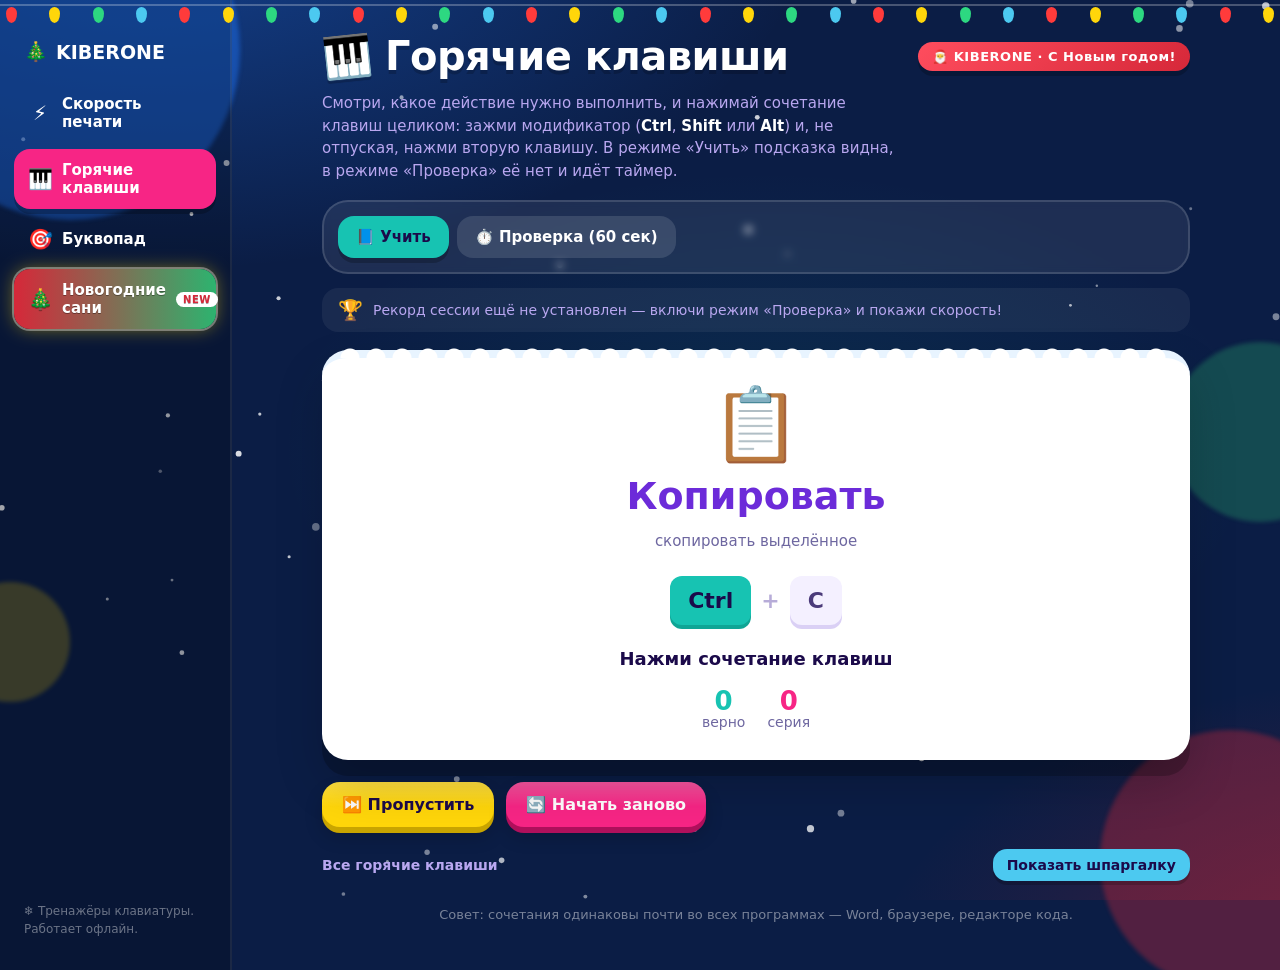
==== commit fe34e801: "2.2 обновление интерфейса и правки Co-Authored-By: Claude Haiku 5.5 <noreply@anthropic.com>" ====
--- a/hotkeys.html
+++ b/hotkeys.html
@@ -15,6 +15,8 @@
   <div class="side-brand"><span>⌨️</span> KIBERONE</div>
   <a class="nav-item" href="typing-trainer.html"><span class="ic">⚡</span> Скорость печати</a>
   <a class="nav-item active" href="hotkeys.html"><span class="ic">🎹</span> Горячие клавиши</a>
+  <a class="nav-item" href="game.html"><span class="ic">🎯</span> Буквопад</a>
+  <a class="nav-item festive" href="newyear.html"><span class="ic">🎄</span> Новогодние сани<em class="new-badge">NEW</em></a>
   <div class="side-foot">Тренажёры клавиатуры.<br>Работает офлайн.</div>
 </aside>
 
--- a/styles.css
+++ b/styles.css
@@ -1,7 +1,7 @@
 /* ========================================================================
    KIBERONE — тренажёры клавиатуры. Единый файл стилей для всех страниц.
    Общие компоненты — без префикса. Различия страниц заскоуплены классами
-   body.page-typing и body.page-hotkeys (класс проставлен в <body>).
+   body.page-typing, body.page-hotkeys и body.page-game (класс проставлен в <body>).
 
    Цвет кнопки задаётся классом-модификатором:
    .teal .pink .yellow .orange .violet .blue .ghost
@@ -76,6 +76,7 @@
 .nav-item.active{box-shadow:0 5px 0 rgba(0,0,0,.22)}
 .page-typing .nav-item.active{background:var(--teal);color:var(--ink)}
 .page-hotkeys .nav-item.active{background:var(--pink);color:#fff}
+.page-game .nav-item.active{background:var(--orange);color:var(--ink)}
 .side-foot{margin-top:auto;font-size:12px;color:rgba(255,255,255,.4);padding:10px;line-height:1.5}
 
 .wrap{flex:1 1 auto;min-width:0;max-width:900px;margin:0 auto;padding:22px 16px 48px}
@@ -236,6 +237,35 @@
 .score.p b{color:var(--pink)}
 .rec-note{margin:14px 0 0;font-weight:bold;color:var(--pink);font-size:16px;min-height:1.2em}
 
+/* ---------- схема клавиатуры (печать и игра) ---------- */
+.keyboard{display:none;user-select:none}
+.keyboard.show{display:block;animation:rise .25s ease}
+.krow{display:flex;gap:5px;justify-content:center;margin-bottom:5px}
+.key{
+    flex:1 1 0;min-width:0;
+    background:var(--lilac);color:#5B4B8A;
+    border-radius:9px;padding:9px 2px;text-align:center;
+    font-size:clamp(11px,1.7vw,15px);font-weight:bold;
+    box-shadow:0 2px 0 #DAD0F5;transition:background .12s ease, transform .08s ease, color .12s ease;
+  }
+.key.wide{flex:2 1 0}
+.key.space{flex:6 1 0}
+/* подсветка нужной клавиши, цвет по руке */
+.key.hl{transform:translateY(1px);box-shadow:0 1px 0 rgba(0,0,0,.2)}
+.key.hl.left{background:var(--teal);color:var(--ink)}
+.key.hl.right{background:var(--pink);color:#fff}
+.key.hl.thumb{background:var(--yellow);color:var(--ink)}
+.kbhint{margin-top:8px;font-size:12px;color:#8C86A8;display:flex;gap:14px;flex-wrap:wrap}
+.kbhint span{display:inline-flex;align-items:center;gap:5px}
+.kbdot{width:12px;height:12px;border-radius:4px;display:inline-block}
+.kbdot.l{background:var(--teal)}
+.kbdot.r{background:var(--pink)}
+.kbdot.t{background:var(--yellow)}
+
+@media (max-width:520px) {
+  .key{padding:7px 1px;border-radius:7px}
+}
+
 footer{margin-top:26px;font-size:13px;color:rgba(255,255,255,.45);text-align:center}
 .pop{animation:pop .28s ease}
 
@@ -328,33 +358,6 @@
 .page-typing .kbwrap{margin-top:18px;border-top:2px dashed #E5DEFA;padding-top:14px}
 .page-typing .kbhead{display:flex;align-items:center;gap:10px;flex-wrap:wrap;margin-bottom:10px}
 .page-typing .kbhead .kbtitle{font-size:14px;color:var(--soft);font-weight:bold}
-.page-typing .keyboard{display:none;user-select:none}
-.page-typing .keyboard.show{display:block;animation:rise .25s ease}
-.page-typing .krow{display:flex;gap:5px;justify-content:center;margin-bottom:5px}
-.page-typing .key{
-    flex:1 1 0;min-width:0;
-    background:var(--lilac);color:#5B4B8A;
-    border-radius:9px;padding:9px 2px;text-align:center;
-    font-size:clamp(11px,1.7vw,15px);font-weight:bold;
-    box-shadow:0 2px 0 #DAD0F5;transition:background .12s ease, transform .08s ease, color .12s ease;
-  }
-.page-typing .key.wide{flex:2 1 0}
-.page-typing .key.space{flex:6 1 0}
-/* подсветка нужной клавиши, цвет по руке */
-.page-typing .key.hl{transform:translateY(1px);box-shadow:0 1px 0 rgba(0,0,0,.2)}
-.page-typing .key.hl.left{background:var(--teal);color:var(--ink)}
-.page-typing .key.hl.right{background:var(--pink);color:#fff}
-.page-typing .key.hl.thumb{background:var(--yellow);color:var(--ink)}
-.page-typing .kbhint{margin-top:8px;font-size:12px;color:#8C86A8;display:flex;gap:14px;flex-wrap:wrap}
-.page-typing .kbhint span{display:inline-flex;align-items:center;gap:5px}
-.page-typing .kbdot{width:12px;height:12px;border-radius:4px;display:inline-block}
-.page-typing .kbdot.l{background:var(--teal)}
-.page-typing .kbdot.r{background:var(--pink)}
-.page-typing .kbdot.t{background:var(--yellow)}
-
-@media (max-width:520px) {
-  .page-typing .key{padding:7px 1px;border-radius:7px}
-}
 
 
 /* ========================================================================
@@ -433,13 +436,332 @@
 .page-hotkeys .cheat-item .star{color:var(--yellow)}
 
 
+/* ========================================================================
+   Страница «Буквопад» (игра)
+   ======================================================================== */
+
+/* «Как играть»: свёрнуто, чтобы поле помещалось на экран */
+.page-game .howto{margin:0 0 14px;background:rgba(255,255,255,.06);border-radius:14px;color:var(--muted);font-size:15px}
+.page-game .howto summary{cursor:pointer;padding:10px 15px;font-weight:bold;color:#fff;list-style:none;user-select:none}
+.page-game .howto summary::-webkit-details-marker{display:none}
+.page-game .howto summary::after{content:" ▾";color:var(--muted)}
+.page-game .howto[open] summary::after{content:" ▴"}
+.page-game .howto summary:focus-visible{outline:3px solid var(--yellow);outline-offset:2px;border-radius:14px}
+.page-game .howto ul{margin:0;padding:0 18px 12px 36px;line-height:1.55}
+.page-game .howto b{color:#fff}
+
+/* верхняя панель: сложность, счёт, жизни, время, пауза */
+.page-game .panel{padding:10px 12px;margin-bottom:12px}
+.page-game .hud{display:flex;align-items:center;gap:10px;margin-left:auto}   /* счёт, жизни, время и пауза переносятся вместе */
+.page-game .stats{display:flex;gap:16px;font-size:12px;color:var(--muted);text-align:center}
+.page-game .stats b{display:block;font-size:22px;line-height:1;font-variant-numeric:tabular-nums}
+.page-game .stats .t b{color:var(--teal)}
+.page-game .stats .p b{color:var(--pink)}
+.page-game .lives{display:flex;gap:3px;font-size:22px;line-height:1}
+.page-game .lives span{transition:opacity .2s ease, filter .2s ease}
+.page-game .lives span.lost{opacity:.25;filter:grayscale(1)}
+.page-game .toggle{margin-left:0;font-size:18px;padding:8px 12px}
+.page-game .clock{padding:8px 14px}
+.page-game .clock span{display:none}   /* в игре без подписи «осталось», чтобы панель уместилась в строку */
+.page-game .toggle:disabled{opacity:.45;cursor:default;filter:none;transform:none}
+.page-game .record{margin:0 0 12px;padding:8px 14px}
+
+/* игровое поле: высота подстраивается под окно, чтобы всё помещалось без прокрутки */
+.page-game .stage{padding:0;overflow:hidden;min-height:0}
+.page-game .field{position:relative;overflow:hidden;
+    height:clamp(260px, calc(100vh - 330px), 560px);
+    background:linear-gradient(180deg,#fff 0%,#fff 82%,#FFE3EF 100%)}
+.page-game .stage.with-hint .field{height:clamp(220px, calc(100vh - 470px), 460px)}
+.page-game .field::after{content:"";position:absolute;left:0;right:0;bottom:0;height:4px;background:var(--pink);opacity:.5}
+.page-game .letter{
+    position:absolute;top:0;width:58px;height:58px;margin-left:-29px;
+    display:flex;align-items:center;justify-content:center;
+    background:var(--lilac);color:var(--violet);border-radius:16px;
+    font-size:30px;font-weight:bold;box-shadow:0 4px 0 #DAD0F5;
+    will-change:transform;
+  }
+.page-game .letter.low{background:var(--yellow);color:var(--ink);box-shadow:0 4px 0 #C9A500}
+.page-game .letter.hit{background:var(--teal);color:var(--ink);box-shadow:none;animation:hit .25s ease forwards}
+.page-game .letter.miss{background:var(--pink);color:#fff;box-shadow:none;animation:miss .35s ease forwards}
+.page-game .field.shake{animation:shake .18s}
+
+/* заставка поверх поля: старт, отсчёт, пауза */
+.page-game .overlay{
+    position:absolute;inset:0;z-index:2;
+    background:rgba(255,255,255,.92);
+    display:flex;flex-direction:column;align-items:center;justify-content:center;gap:10px;
+    color:var(--violet);font-weight:bold;font-size:20px;text-align:center;padding:16px;
+    cursor:pointer;
+  }
+.page-game .overlay.hidden{display:none}
+.page-game .overlay small{font-weight:normal;color:var(--soft);font-size:14px;max-width:44ch;line-height:1.45}
+.page-game .overlay .big{font-size:56px;line-height:1;color:var(--orange)}
+.page-game .overlay .btn{margin-top:6px}
+.page-game .overlay .btn[hidden]{display:none}
+
+/* подсказка-клавиатура (только в лёгком режиме): компактная, без ряда с пробелом */
+.page-game .kbwrap{padding:10px 16px 10px;border-top:2px dashed #E5DEFA}
+.page-game .kbwrap[hidden]{display:none}
+.page-game .keyboard{max-width:620px;margin:0 auto}
+.page-game .krow{gap:4px;margin-bottom:4px}
+.page-game .krow:last-child{display:none}
+.page-game .key{padding:6px 2px;font-size:13px;border-radius:7px;transition:none}   /* подсветка без задержки */
+.page-game .kbhint{justify-content:center;margin-top:4px}
+
+/* результаты */
+.page-game .results{padding:22px 22px}
+.page-game .results.show{display:block}
+.page-game .results .actions{justify-content:center;margin-top:16px}
+.page-game .stage.finished .field, .page-game .stage.finished .kbwrap{display:none}
+
+@media (max-width:860px) {
+  .page-game .field{height:clamp(260px, calc(100vh - 400px), 520px)}
+  .page-game .stage.with-hint .field{height:clamp(220px, calc(100vh - 540px), 420px)}
+}
+
+@keyframes hit{to{transform:var(--at) scale(1.5);opacity:0}}
+@keyframes miss{to{opacity:0}}
+
+
 /* ---------- меньше движения, если так настроена система ---------- */
 @media (prefers-reduced-motion: reduce) {
   .blob, .shake, .pop, .clock.low b,
   .results.show, .results.burst h2, .score,
-  .page-typing .text .cur, .page-typing .keyboard.show,
-  .page-hotkeys .stage.flash-ok, .page-hotkeys .cheat-grid.show{animation:none}
+  .page-typing .text .cur, .keyboard.show,
+  .page-hotkeys .stage.flash-ok, .page-hotkeys .cheat-grid.show,
+  .page-game .field.shake{animation:none}
+  .page-game .letter.hit, .page-game .letter.miss{animation:none;opacity:0}
   .btn:hover, .btn:active, .mode:hover, .toggle:hover, .toggle:active,
   .nav-item:hover{transform:none}
   h1:hover .kbd{transform:rotate(-6deg)}
 }
+
+
+/* ========================================================================
+   Защита от «стучания» по клавишам: окно «Стоп!» (common.js → mashGuard)
+   ======================================================================== */
+.mash{
+    position:fixed;inset:0;z-index:80;display:none;
+    align-items:center;justify-content:center;padding:16px;
+    background:rgba(20,6,50,.72);backdrop-filter:blur(3px);
+  }
+.mash.show{display:flex}
+.mash-card{
+    background:var(--paper);color:var(--ink);text-align:center;
+    border-radius:var(--radius);padding:28px 26px 26px;max-width:460px;width:100%;
+    box-shadow:0 14px 0 rgba(0,0,0,.25), 0 24px 48px rgba(0,0,0,.3);
+    border-top:10px solid var(--pink);
+    animation:burst .45s cubic-bezier(.2,1.4,.4,1);
+  }
+.mash-ic{font-size:64px;line-height:1;animation:wave .6s ease-in-out 2}
+.mash h2{margin:10px 0 8px;color:var(--pink);font-size:clamp(22px,4vw,28px)}
+.mash-why{margin:0 0 8px;font-size:17px;font-weight:bold;color:var(--ink);line-height:1.4}
+.mash-tip{margin:0 0 18px;font-size:15px;color:var(--soft);line-height:1.45}
+.mash-go:disabled{filter:grayscale(.7);opacity:.6;cursor:default;transform:none}
+@keyframes wave{0%,100%{transform:rotate(0)}30%{transform:rotate(-14deg)}70%{transform:rotate(14deg)}}
+
+
+/* ========================================================================
+   Новогоднее оформление (common.js → NEW_YEAR = true ставит body.newyear)
+   ======================================================================== */
+.newyear{
+    --deep:#0B1D45;
+    background:
+      radial-gradient(1100px 600px at 12% -10%, rgba(31,111,235,.45), transparent 60%),
+      radial-gradient(900px 520px at 110% 110%, rgba(214,40,57,.28), transparent 60%),
+      radial-gradient(700px 400px at 60% 50%, rgba(23,195,178,.10), transparent 70%),
+      var(--deep);
+    background-attachment:fixed;
+  }
+#snow{position:fixed;inset:0;pointer-events:none;z-index:0}
+.newyear .b1{background:#1F6FEB}
+.newyear .b2{background:#D62839}
+.newyear .b3{background:#2DB36F}
+.newyear .b4{background:#FFD60A}
+
+/* гирлянда по верху экрана */
+.garland{
+    position:fixed;top:0;left:0;right:0;height:26px;z-index:40;pointer-events:none;
+    display:flex;justify-content:space-between;overflow:hidden;padding:0 6px;
+    background:radial-gradient(ellipse at 50% -40%, rgba(0,0,0,.35) 0 2px, transparent 3px) 0 0/46px 30px;
+  }
+.garland::before{content:"";position:absolute;left:0;right:0;top:4px;height:2px;background:rgba(255,255,255,.25)}
+.bulb{position:relative;top:7px;width:11px;height:16px;border-radius:50% 50% 50% 50% / 40% 40% 60% 60%;flex:0 0 11px;animation:twinkle 1.6s ease-in-out infinite}
+.bulb.c0{background:#FF3B3B;color:#FF3B3B}
+.bulb.c1{background:#FFD60A;color:#FFD60A;animation-delay:-.4s}
+.bulb.c2{background:#2DD881;color:#2DD881;animation-delay:-.8s}
+.bulb.c3{background:#4CC9F0;color:#4CC9F0;animation-delay:-1.2s}
+@keyframes twinkle{0%,100%{opacity:1;box-shadow:0 0 10px 2px currentColor}50%{opacity:.35;box-shadow:none}}
+
+.newyear .wrap{padding-top:34px}
+.newyear .side{padding-top:34px;background:rgba(0,0,0,.22)}
+.newyear .side-brand span{display:none}
+.newyear .side-brand::before{content:"🎄"}
+.newyear .brand{background:linear-gradient(135deg,#FF4D5E,#D62839);color:#fff}
+.newyear .brand::before{content:"🎅 "}
+.newyear .brand::after{content:" · С Новым годом!"}
+.newyear h1{position:relative}
+/* «снежная шапка» на белых карточках */
+.newyear .stage{border-top:8px solid #E8F4FF}
+.newyear .stage::before{
+    content:"";position:absolute;left:18px;right:18px;top:-14px;height:14px;z-index:3;pointer-events:none;
+    background:radial-gradient(circle at 10px 14px, #fff 9px, transparent 10px) 0 0/26px 14px repeat-x;
+  }
+.newyear .side-foot::before{content:"❄️ ";}
+
+/* пункт меню «Новогодние сани»: всегда светится праздничными цветами */
+.nav-item.festive{
+    position:relative;
+    background:linear-gradient(90deg,#D62839,#2DB36F,#FFD60A,#D62839);
+    background-size:300% 100%;
+    color:#fff;text-shadow:0 1px 0 rgba(0,0,0,.35);
+    box-shadow:0 0 0 2px rgba(255,255,255,.35), 0 0 18px rgba(255,214,10,.45);
+    animation:festive 5s linear infinite, festglow 1.8s ease-in-out infinite alternate;
+  }
+.nav-item.festive:hover{background-size:300% 100%;filter:brightness(1.1)}
+.nav-item.festive.active{box-shadow:0 0 0 3px #fff, 0 0 26px rgba(255,214,10,.7), 0 5px 0 rgba(0,0,0,.22)}
+.new-badge{
+    margin-left:auto;font-style:normal;font-size:10px;letter-spacing:.06em;
+    background:#fff;color:#D62839;border-radius:999px;padding:2px 7px;
+    animation:pop 1.6s ease-in-out infinite;
+  }
+@keyframes festive{from{background-position:0 0}to{background-position:300% 0}}
+@keyframes festglow{from{box-shadow:0 0 0 2px rgba(255,255,255,.35), 0 0 10px rgba(255,214,10,.3)}to{box-shadow:0 0 0 2px rgba(255,255,255,.6), 0 0 24px rgba(255,214,10,.75)}}
+
+
+/* ========================================================================
+   Страница «Новогодние сани» (игра)
+   ======================================================================== */
+.page-newyear .howto{margin:0 0 14px;background:rgba(255,255,255,.06);border-radius:14px;color:var(--muted);font-size:15px}
+.page-newyear .howto summary{cursor:pointer;padding:10px 15px;font-weight:bold;color:#fff;list-style:none;user-select:none}
+.page-newyear .howto summary::-webkit-details-marker{display:none}
+.page-newyear .howto summary::after{content:" ▾";color:var(--muted)}
+.page-newyear .howto[open] summary::after{content:" ▴"}
+.page-newyear .howto ul{margin:0;padding:0 18px 12px 36px;line-height:1.55}
+.page-newyear .howto b{color:#fff}
+
+.page-newyear .panel{padding:10px 12px;margin-bottom:12px}
+.page-newyear .hud{display:flex;align-items:center;gap:10px;margin-left:auto;flex-wrap:wrap}
+.page-newyear .stats{display:flex;gap:16px;font-size:12px;color:var(--muted);text-align:center}
+.page-newyear .stats b{display:block;font-size:22px;line-height:1;font-variant-numeric:tabular-nums}
+.page-newyear .stats .t b{color:var(--teal)}
+.page-newyear .stats .p b{color:var(--yellow)}
+.page-newyear .lives{display:flex;gap:2px;font-size:20px;line-height:1}
+.page-newyear .lives span{transition:opacity .2s ease, filter .2s ease}
+.page-newyear .lives span.lost{opacity:.2;filter:grayscale(1)}
+.page-newyear .toggle{margin-left:0;font-size:18px;padding:8px 12px}
+.page-newyear .toggle:disabled{opacity:.45;cursor:default;filter:none;transform:none}
+.page-newyear .clock{padding:8px 14px}
+.page-newyear .clock span{display:none}
+.page-newyear .record{margin:0 0 12px;padding:8px 14px}
+
+.page-newyear .stage{padding:0;overflow:visible;min-height:0}
+.page-newyear .field{
+    position:relative;overflow:hidden;border-radius:var(--radius) var(--radius) 0 0;
+    height:clamp(210px, calc(100vh - 490px), 460px);
+    background:linear-gradient(180deg,#0F2A5F 0%,#24508F 60%,#9CC7F0 88%,#F2F8FF 88%,#FFFFFF 100%);
+  }
+.page-newyear .lanes{position:absolute;inset:0;display:flex;pointer-events:none}
+.page-newyear .lane{flex:1 1 0;border-right:1px dashed rgba(255,255,255,.10);transition:background .2s ease}
+.page-newyear .lane:last-child{border-right:none}
+.page-newyear .lane.target{background:linear-gradient(180deg,transparent 40%,rgba(255,214,10,.22))}
+.page-newyear .lane.here{background:linear-gradient(180deg,transparent 60%,rgba(45,216,129,.25))}
+.page-newyear .lane.here.target{background:linear-gradient(180deg,transparent 30%,rgba(45,216,129,.45))}
+
+.page-newyear .sled{
+    position:absolute;bottom:4px;height:64px;width:80px;margin-left:-40px;
+    display:flex;align-items:center;justify-content:center;
+    font-size:54px;line-height:1;transition:left .22s ease;z-index:1;
+    filter:drop-shadow(0 4px 0 rgba(0,0,0,.18));
+  }
+.page-newyear .sled-body{display:inline-block;transform:scaleX(-1)}
+
+.page-newyear .gift{
+    position:absolute;top:0;width:54px;height:54px;
+    display:flex;align-items:center;justify-content:center;
+    font-size:40px;line-height:1;will-change:transform;
+    filter:drop-shadow(0 3px 2px rgba(0,0,0,.3));
+  }
+.page-newyear .gift b{
+    position:absolute;right:-12px;top:-6px;font-size:13px;
+    background:var(--yellow);color:var(--ink);border-radius:999px;padding:2px 6px;
+  }
+.page-newyear .gift.hit{animation:gifthit .4s ease forwards}
+.page-newyear .gift.miss{animation:miss .45s ease forwards;filter:grayscale(1)}
+.page-newyear .plus{
+    position:absolute;bottom:76px;transform:translateX(-50%);
+    font-weight:bold;font-size:22px;pointer-events:none;
+    animation:floatup .9s ease forwards;
+  }
+.page-newyear .plus.ok{color:#2DD881;text-shadow:0 2px 0 rgba(0,0,0,.3)}
+.page-newyear .plus.bad{color:#FF6B7A;text-shadow:0 2px 0 rgba(0,0,0,.3)}
+
+/* строка со словами под полем */
+.page-newyear .wordbar{
+    display:grid;grid-template-columns:1fr auto 1fr;gap:12px;align-items:stretch;
+    padding:14px;border-top:3px dashed #E5DEFA;
+  }
+.page-newyear .word{
+    display:flex;align-items:center;gap:10px;justify-content:center;flex-wrap:wrap;
+    background:var(--lilac);border-radius:18px;padding:12px 14px;
+    border-bottom:5px solid #DAD0F5;transition:opacity .15s ease, background .15s ease;
+    min-height:68px;
+  }
+.page-newyear .word .arrow{font-size:24px}
+.page-newyear .word .w{
+    font-family:"Courier New",Consolas,"DejaVu Sans Mono",monospace;
+    font-size:clamp(20px,3.2vw,30px);font-weight:bold;letter-spacing:2px;color:#5B4B8A;
+  }
+.page-newyear .word .w i{font-style:normal;border-radius:5px;padding:0 1px}
+.page-newyear .word .w i.ok{color:var(--teal)}
+.page-newyear .word .w i.cur{background:var(--yellow);color:var(--ink)}
+.page-newyear .word.tier1{background:#E6FBF3;border-bottom-color:#B8EED8}
+.page-newyear .word.tier2{background:#FFF6D6;border-bottom-color:#F3DF94}
+.page-newyear .word.tier3{background:#FFE3E7;border-bottom-color:#F6B3BD}
+.page-newyear .word.dim{opacity:.35}
+.page-newyear .word.blocked{opacity:.35;background:#EEE;border-bottom-color:#DDD}
+.page-newyear .word.blocked .w{font-family:inherit;font-size:16px;letter-spacing:0;color:#888}
+.page-newyear .typed{
+    display:flex;flex-direction:column;align-items:center;justify-content:center;
+    min-width:120px;padding:6px 10px;color:var(--soft);
+  }
+.page-newyear .typed-label{font-size:12px}
+.page-newyear .typed b{font-family:"Courier New",Consolas,monospace;font-size:24px;color:var(--violet);letter-spacing:2px}
+.page-newyear .wordbar.shake{animation:shake .18s}
+
+.page-newyear .overlay{
+    position:absolute;inset:0;z-index:2;
+    background:rgba(255,255,255,.92);
+    display:flex;flex-direction:column;align-items:center;justify-content:center;gap:10px;
+    color:var(--violet);font-weight:bold;font-size:20px;text-align:center;padding:16px;cursor:pointer;
+  }
+.page-newyear .overlay.hidden{display:none}
+.page-newyear .overlay small{font-weight:normal;color:var(--soft);font-size:14px;max-width:46ch;line-height:1.45}
+.page-newyear .overlay .big{font-size:56px;line-height:1;color:#D62839}
+.page-newyear .overlay .btn[hidden]{display:none}
+
+.page-newyear .results{padding:22px}
+.page-newyear .results.show{display:block}
+.page-newyear .results h2{color:#D62839}
+.page-newyear .results .actions{justify-content:center;margin-top:16px}
+.page-newyear .score{flex:1 1 120px;min-width:110px}
+.page-newyear .stage.finished .field, .page-newyear .stage.finished .wordbar{display:none}
+.page-newyear .nav-item.festive.active{color:#fff}
+
+@media (max-width:640px) {
+  .page-newyear .wordbar{grid-template-columns:1fr 1fr}
+  .page-newyear .typed{grid-column:1 / -1;order:3}
+}
+@media (max-width:860px) {
+  .page-newyear .field{height:clamp(210px, calc(100vh - 540px), 420px)}
+}
+
+@keyframes gifthit{to{transform:var(--at) scale(.3) translateY(60px);opacity:0}}
+@keyframes floatup{from{opacity:1;margin-bottom:0}to{opacity:0;margin-bottom:50px}}
+
+@media (prefers-reduced-motion: reduce) {
+  .bulb, .nav-item.festive, .new-badge, .mash-card, .mash-ic, .page-newyear .plus,
+  .page-newyear .wordbar.shake{animation:none}
+  .page-newyear .gift.hit, .page-newyear .gift.miss{animation:none;opacity:0}
+  .page-newyear .sled{transition:none}
+}
